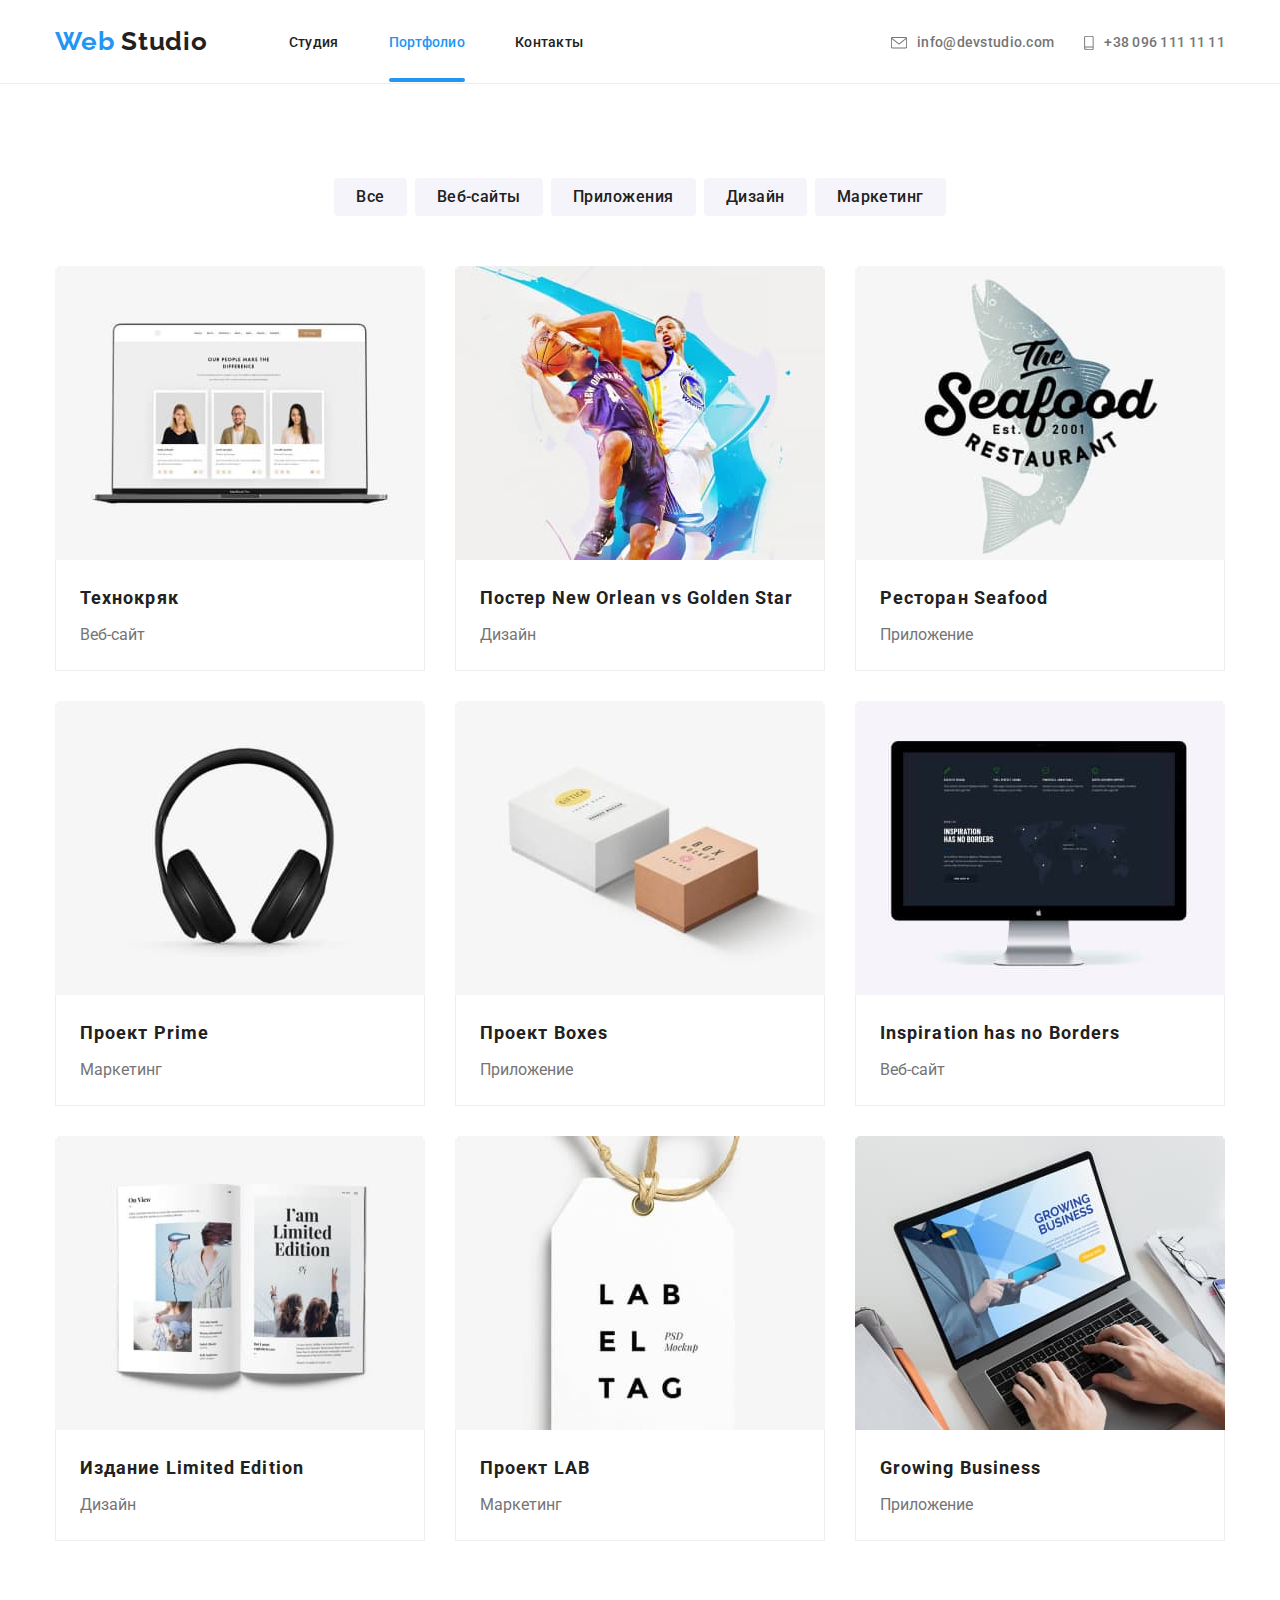
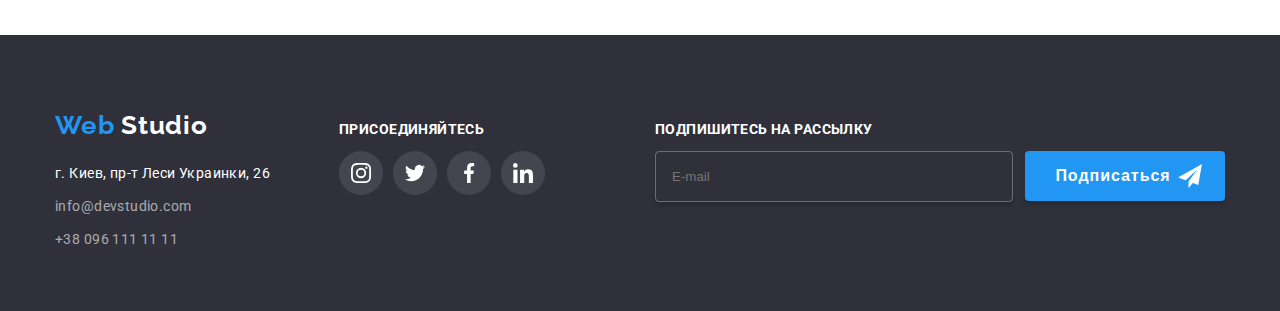
==== index-second.html @ ee4e7cb3 "hw" ====
<!DOCTYPE html>
<html lang="en">
  <head>
    <meta charset="UTF-8" />
    <meta name="viewport" content="width=device-width, initial-scale=1.0" />
    <link rel="stylesheet" href="./css/portfolio.css" />
    <link
      rel="stylesheet"
      href="https://fonts.googleapis.com/css2?family=Roboto:wght@500;700;900&display=swap"
    />
    <link
      href="https://fonts.googleapis.com/css2?family=Raleway:wght@700&display=swap"
      rel="stylesheet"
    />
    <title>Portfolio</title>
  </head>

  <body>
    <header class="header">
      <div class="navigate">
        <a href="./index.html" class="logo">
          Web <span class="logo-header">Studio</span>
        </a>
        <nav class="nav">
          <ul class="navigation">
            <li class="navigation-item">
              <a href="./index.html" class="navigation-link">
                Студия
              </a>
            </li>
            <li class="navigation-item">
              <a class="navigation-link" id="current-page">
                Портфолио
              </a>
            </li>
            <li class="navigation-item">
              <a href="#" class="navigation-link">
                Контакты
              </a>
            </li>
          </ul>
        </nav>
        <ul class="mail-list">
          <li class="mail-item">
            <a href="mailto:info@devstudio.com" class="mail-link">
              <svg class="icon" id="envelope" width="16" height="12">
                <use href="./images/sprite.svg#envelope"></use>
              </svg>
              info@devstudio.com
            </a>
          </li>
          <li class="mail-item">
            <a href="tel:+380961111111" class="mail-link">
              <svg class="icon" id="smartphone" width="10" height="14">
                <use href="./images/sprite.svg#smartphone"></use>
              </svg>
              +38 096 111 11 11
            </a>
          </li>
        </ul>
        <input type="checkbox" name="mobile-button" id="mobile-button"></input>
        <label for="mobile-button" id="mobile">
          <svg class="icon" id="menu" width="24" height="16">
            <use href="./images/sprite.svg#icon-menu"></use>
          </svg>
          <svg class="icon" id="close" width="19" height="19">
            <use href="./images/sprite.svg#icon-close"></use>
          </svg>
        </label>
        <div class="mobile-nav">
          
            <a href="./index.html" class="mobile-links">Студия</a>
            <a id="current-page-mobile" class="mobile-links">Портфолио</a>
            <a href="#" class="mobile-links">Контакты</a>
  
  
            <a href="mailto:info@devstudio.com" class="mobile-mails"><svg class="icon" id="envelope-m" width="16" height="12">
              <use href="./images/sprite.svg#envelope"></use>
            </svg> info@devstudio.com</a>
            
            <a href="tel:+380961111111" class="mobile-mails"><svg class="icon" id="smartphone" width="10" height="14">
              <use href="./images/sprite.svg#smartphone"></use>
            </svg> +38 096 111 11 11</a>
            
        </div>
      </div>
    </header>
    <main>
      <section class="portfolio">
        <div class="borders">
          <h1 class="is-hidden">Проекты</h1>
          <ul class="button-list">
            <li class="button-item">Все</li>
            <li class="button-item">
              Веб-сайты
            </li>
            <li class="button-item">
              Приложения
            </li>
            <li class="button-item">Дизайн</li>
            <li class="button-item">
              Маркетинг
            </li>
          </ul>
          <ul class="project-list">
            <li class="project">
              <a href="" class="project-link">
                <div class="card-composition">
                  <img
                    src="./images/technocryak.jpg"
                    alt="Technocryak"
                    class="project-image"
                  />
                  <p class="card-inform">
                    Технокряк это современная площадка распространения
                    коронавируса. Компании используют эту платформу для
                    цифрового шпионажа и атак на защищённые сервера конкурентов.
                  </p>
                </div>
                <div class="card-description">
                  <h2 class="project-name">Технокряк</h2>
                  <p class="project-type">Веб-сайт</p>
                </div>
              </a>
            </li>
            <li class="project">
              <a href="" class="project-link">
                <div class="card-composition">
                  <img
                    src="./images/poster.jpg"
                    alt="Poster"
                    class="project-image"
                  />
                  <p class="card-inform">
                    Lorem ipsum dolor sit amet consectetur, adipisicing elit. Id
                    suscipit ea illo aspernatur dicta nam at ad, quibusdam atque
                    corrupti incidunt quo? Necessitatibus.
                  </p>
                </div>
                <div class="card-description">
                  <h2 class="project-name">Постер New Orlean vs Golden Star</h2>
                  <p class="project-type">Дизайн</p>
                </div>
              </a>
            </li>
            <li class="project">
              <a href="" class="project-link">
                <div class="card-composition">
                  <img
                    src="./images/seafood.jpg"
                    alt="Seafood"
                    class="project-image"
                  />
                  <p class="card-inform">
                    Lorem ipsum dolor sit amet consectetur, adipisicing elit.
                    Cum officiis, facilis ratione et beatae voluptatem labore
                    at.
                  </p>
                </div>
                <div class="card-description">
                  <h2 class="project-name">Ресторан Seafood</h2>
                  <p class="project-type">Приложение</p>
                </div>
              </a>
            </li>
            <li class="project">
              <a href="" class="project-link">
                <div class="card-composition">
                  <img
                    src="./images/headphones.jpg"
                    alt="Project Prime"
                    class="project-image"
                  />
                  <p class="card-inform">
                    Lorem ipsum dolor sit, amet consectetur adipisicing elit.
                    Libero atque nemo autem tenetur repudiandae saepe magni
                    facere nisi at nostrum ducimus, illum expedita cumque sunt
                    voluptatum!
                  </p>
                </div>
                <div class="card-description">
                  <h2 class="project-name">Проект Prime</h2>
                  <p class="project-type">Маркетинг</p>
                </div>
              </a>
            </li>
            <li class="project">
              <a href="" class="project-link">
                <div class="card-composition">
                  <img
                    src="./images/boxes.jpg"
                    alt="Boxes"
                    class="project-image"
                  />
                  <p class="card-inform">
                    Lorem ipsum dolor sit amet consectetur adipisicing elit.
                    Eius iusto rem nobis expedita ut asperiores, sit odit.
                  </p>
                </div>
                <div class="card-description">
                  <h2 class="project-name">Проект Boxes</h2>
                  <p class="project-type">Приложение</p>
                </div>
              </a>
            </li>
            <li class="project">
              <a href="" class="project-link">
                <div class="card-composition">
                  <img
                    src="./images/monitor.jpg"
                    alt="Monitor"
                    class="project-image"
                  />
                  <p class="card-inform">
                    Lorem ipsum dolor sit, amet consectetur adipisicing elit.
                    Laboriosam deserunt libero qui similique voluptas provident,
                    quos magni laudantium!
                  </p>
                </div>
                <div class="card-description">
                  <h2 class="project-name">Inspiration has no Borders</h2>
                  <p class="project-type">Веб-сайт</p>
                </div>
              </a>
            </li>
            <li class="project">
              <a href="" class="project-link">
                <div class="card-composition">
                  <img
                    src="./images/limited-edition.jpg"
                    alt="Magazine"
                    class="project-image"
                  />
                  <p class="card-inform">
                    Lorem ipsum dolor sit amet consectetur adipisicing elit.
                    Numquam quia fugiat saepe enim, fugit officiis quas.
                  </p>
                </div>
                <div class="card-description">
                  <h2 class="project-name">Издание Limited Edition</h2>
                  <p class="project-type">Дизайн</p>
                </div>
              </a>
            </li>
            <li class="project">
              <a href="" class="project-link">
                <div class="card-composition">
                  <img
                    src="./images/labeltag.jpg"
                    alt=""
                    class="project-image"
                  />
                  <p class="card-inform">
                    Lorem, ipsum dolor sit amet consectetur adipisicing elit.
                    Nisi voluptas omnis adipisci a numquam tenetur repudiandae
                    nostrum doloremque dolor.
                  </p>
                </div>
                <div class="card-description">
                  <h2 class="project-name">Проект LAB</h2>
                  <p class="project-type">Маркетинг</p>
                </div>
              </a>
            </li>
            <li class="project">
              <a href="" class="project-link">
                <div class="card-composition">
                  <img
                    src="./images/business.jpg"
                    alt="Business"
                    class="project-image"
                  />
                  <p class="card-inform">
                    Lorem ipsum dolor sit amet consectetur adipisicing elit.
                    Repellendus culpa minima excepturi quaerat repellat rem
                    debitis eligendi porro, eum officiis voluptate sunt
                    explicabo!
                  </p>
                </div>
                <div class="card-description">
                  <h2 class="project-name">Growing Business</h2>
                  <p class="project-type">Приложение</p>
                </div>
              </a>
            </li>
          </ul>
        </div>
      </section>
    </main>
    <footer class="footer">
      <div class="footer-links">
        <address class="footer-nav">
          <a href="./index.html" class="logo">
            Web <span class="logo-footer">Studio</span>
          </a>
          <p class="street address-item">
            г. Киев, пр-т Леси Украинки, 26
          </p>
          <a href="mailto:info@devstudio.com" class="mail address-item">
            info@devstudio.com
          </a>
          <a href="tel:+380961111111" class="mail address-item">
            +38 096 111 11 11
          </a>
        </address>
        <div class="second-footer-section">
          <p class="slogan">Присоединяйтесь</p>
          <ul class="social-list">
            <li class="social-link-footer">
              <a href="" class="social-network">
                <svg class="icon" width="20" height="20">
                  <use href="./images/sprite.svg#instagram"></use>
                </svg>
              </a>
            </li>
            <li class="social-link-footer">
              <a href="" class="social-network">
                <svg class="icon" width="20" height="20">
                  <use href="./images/sprite.svg#twitter"></use>
                </svg>
              </a>
            </li>
            <li class="social-link-footer">
              <a href="" class="social-network">
                <svg class="icon" width="20" height="20">
                  <use href="./images/sprite.svg#facebook"></use>
                </svg>
              </a>
            </li>
            <li class="social-link-footer">
              <a href="" class="social-network">
                <svg class="icon" width="20" height="20">
                  <use href="./images/sprite.svg#linkedin"></use>
                </svg>
              </a>
            </li>
          </ul>
        </div>
        <div class="third-footer-section">
          <p class="slogan">Подпишитесь на рассылку</p>
          <form class="subscribe-form" action="" method="post">
            <label class="mail-subscribe" for="mail-input"></label>
            <input
              type="email"
              name="mail"
              id="mail"
              class="subscribe"
              placeholder="E-mail"
            />
            <button
              name="subscribe"
              type="submit"
              class="subscribe-button"
              disabled
            >
              <span class="button-text">Подписаться</span>
            </button>
          </form>
        </div>
      </div>
    </footer>
  </body>
</html>
---- css/portfolio.css ----
html {
  -webkit-box-sizing: border-box;
          box-sizing: border-box;
}

*,
*::before,
*::after {
  -webkit-box-sizing: border-box;
          box-sizing: border-box;
  -webkit-transition: color 250ms cubic-bezier(0.2, 0, 0.4, 1), background-color 250ms cubic-bezier(0.2, 0, 0.4, 1), border-color 250ms cubic-bezier(0.2, 0, 0.4, 1);
  transition: color 250ms cubic-bezier(0.2, 0, 0.4, 1), background-color 250ms cubic-bezier(0.2, 0, 0.4, 1), border-color 250ms cubic-bezier(0.2, 0, 0.4, 1);
}

body {
  margin: 0px;
  font-style: normal;
  font-family: Roboto, sans-serif;
}

img {
  max-width: 100%;
  display: block;
  height: auto;
}

ul {
  padding-left: 0;
  margin: 0px;
}

.is-hidden {
  display: none;
}

.social-list {
  padding-left: 0;
  display: -webkit-box;
  display: -ms-flexbox;
  display: flex;
  list-style: none;
}

.social-network {
  display: -webkit-box;
  display: -ms-flexbox;
  display: flex;
  -webkit-box-align: center;
      -ms-flex-align: center;
          align-items: center;
  -webkit-box-pack: center;
      -ms-flex-pack: center;
          justify-content: center;
  width: 44px;
  height: 44px;
}

.social-network:hover .icon,
.social-network:hover .icon {
  fill: white;
}

.icon {
  display: inline;
  margin: auto;
  border: none;
  fill: #afb1b8;
}

.footer .icon {
  fill: white;
}

.navigation-link, .mail-link, .mobile-links, .mail, .project-link {
  -webkit-transition: color 250ms cubic-bezier(0.4, 0, 0.2, 1);
  transition: color 250ms cubic-bezier(0.4, 0, 0.2, 1);
  text-decoration: none;
}

.navigation-link:focus, .mail-link:focus, .mobile-links:focus, .mail:focus, .project-link:focus, .navigation-link:hover, .mail-link:hover, .mobile-links:hover, .mail:hover, .project-link:hover {
  color: #2196f3;
}

.subscribe-button {
  width: 200px;
  height: 50px;
  padding: 10px 28px;
  background-color: #2196f3;
  color: #ffffff;
  font-weight: bold;
  font-size: 16px;
  line-height: 30px;
  text-align: center;
  letter-spacing: 0.06em;
  cursor: pointer;
  -webkit-box-shadow: 0px 4px 4px rgba(0, 0, 0, 0.15);
          box-shadow: 0px 4px 4px rgba(0, 0, 0, 0.15);
  border-radius: 4px;
  border: none;
}

.subscribe-button:hover {
  background-color: #4276c3;
}

.navigation, .mail-list, .mobile-list-links, .mobile-list-mails, .button-list {
  list-style: none;
  padding-left: 0;
}

.borders {
  width: 480px;
  padding-right: 15px;
  padding-left: 15px;
  margin-left: auto;
  margin-right: auto;
}

@media screen and (min-width: 768px) {
  .borders {
    width: 768px;
  }
}

@media screen and (min-width: 1200px) {
  .borders {
    width: 1200px;
  }
}

.mail-list .icon {
  position: absolute;
  display: inline;
  fill: #757575;
  border: none;
  -webkit-transition: fill 250ms cubic-bezier(0.4, 0, 0.2, 1);
  transition: fill 250ms cubic-bezier(0.4, 0, 0.2, 1);
}

.mail-list .icon:hover, .mail-list .icon:focus {
  fill: #2196f3;
}

.slogan {
  font-family: Roboto;
  font-style: normal;
  font-weight: bold;
  font-size: 14px;
  line-height: 16px;
  text-align: center;
  letter-spacing: 0.03em;
  text-transform: uppercase;
  color: #ffffff;
  text-align: center;
}

.section-header {
  font-weight: bold;
  font-size: 28px;
  line-height: 33px;
  margin-bottom: 30px;
  text-align: center;
  letter-spacing: 0.03em;
  color: #212121;
  margin-top: 0px;
}

@media screen and (min-width: 1200px) {
  .section-header {
    font-size: 36px;
    line-height: 42px;
    margin-bottom: 50px;
  }
}

.logo {
  font-family: Raleway, sans-serif;
  font-style: normal;
  font-weight: bold;
  font-size: 24px;
  line-height: 28px;
  letter-spacing: 0.03em;
  color: #2196f3;
  text-decoration: none;
}

@media screen and (max-width: 767px) {
  .logo {
    margin-top: 16px;
  }
}

@media screen and (min-width: 1200px) {
  .logo {
    font-size: 26px;
    line-height: 31px;
  }
}

.logo-header {
  color: #212121;
}

.logo-footer {
  color: #ffffff;
}

@media screen and (max-width: 767px) {
  .logo {
    display: inline-block;
    width: 150px;
  }
}

@media screen and (max-width: 767px) {
  .nav {
    display: none;
  }
  .navigation {
    display: none;
  }
}

.header {
  border-bottom: 1px solid #ececec;
  background-color: #ffffff;
  position: relative;
}

@media screen and (max-width: 767px) {
  .header {
    height: 60px;
    min-width: 480px;
  }
}

.navigate {
  display: -webkit-box;
  display: -ms-flexbox;
  display: flex;
  -webkit-box-orient: vertical;
  -webkit-box-direction: normal;
      -ms-flex-direction: column;
          flex-direction: column;
  position: relative;
  padding-left: 15px;
  padding-right: 15px;
  margin-left: auto;
  margin-right: auto;
}

@media screen and (max-width: 767px) {
  .navigate {
    height: 60px;
    width: 100%;
  }
}

@media screen and (min-width: 768px) {
  .navigate {
    width: 768px;
    -webkit-box-align: center;
        -ms-flex-align: center;
            align-items: center;
    -webkit-box-orient: horizontal;
    -webkit-box-direction: normal;
        -ms-flex-direction: row;
            flex-direction: row;
    opacity: 1;
  }
}

@media screen and (min-width: 1200px) {
  .navigate {
    width: 1200px;
  }
}

#current-page {
  color: #2196f3;
  position: relative;
  cursor: pointer;
}

#current-page::after {
  position: absolute;
  bottom: 0px;
  left: 0px;
  background-color: #2196f3;
  border-radius: 4px;
  height: 4px;
  width: 100%;
  content: '';
}

.navigation {
  margin-left: 81px;
  display: -webkit-box;
  display: -ms-flexbox;
  display: flex;
  -webkit-box-align: center;
      -ms-flex-align: center;
          align-items: center;
  margin-top: 0px;
  margin-bottom: 0px;
}

@media screen and (max-width: 767px) {
  .navigation {
    display: none;
  }
}

.navigation-item {
  padding-top: 32px;
  padding-bottom: 32px;
}

@media screen and (min-width: 768px) {
  .navigation-item + .navigation-item {
    margin-left: 50px;
  }
}

.navigation-link {
  font-weight: 500;
  letter-spacing: 0.02em;
  padding-top: 32px;
  padding-bottom: 32px;
  color: #212121;
  font-size: 14px;
  line-height: 16px;
}

.navigation-link:hover, .navigation-link:focus {
  color: #2196f3;
}

.mail-list {
  margin-left: auto;
  display: -webkit-box;
  display: -ms-flexbox;
  display: flex;
  -webkit-box-align: center;
      -ms-flex-align: center;
          align-items: center;
  margin-top: 0px;
  margin-bottom: 0px;
}

@media screen and (max-width: 767px) {
  .mail-list {
    display: none;
  }
}

@media screen and (max-width: 1199px) {
  .mail-list {
    -webkit-box-orient: vertical;
    -webkit-box-direction: normal;
        -ms-flex-direction: column;
            flex-direction: column;
    -webkit-box-align: stretch;
        -ms-flex-align: stretch;
            align-items: stretch;
  }
  .mail-list .mail-item {
    padding: 0px;
    margin: 0px;
    -webkit-box-pack: start;
        -ms-flex-pack: start;
            justify-content: flex-start;
  }
}

@media screen and (max-width: 1199px) {
  .mail-item {
    padding: 0px;
  }
}

@media screen and (min-width: 1200px) {
  .mail-item + .mail-item {
    margin-left: 50px;
  }
}

.mail-link:hover .icon,
.mail-link:focus .icon {
  fill: #2196f3;
}

.mail-link {
  font-weight: 500;
  letter-spacing: 0.02em;
  padding-top: 32px;
  padding-bottom: 32px;
  color: #757575;
  font-size: 14px;
  line-height: 16px;
  position: relative;
}

@media screen and (max-width: 1199px) {
  .mail-link {
    padding: 0px;
  }
}

#envelope {
  left: -26px;
  bottom: 33px;
}

@media screen and (max-width: 1199px) {
  #envelope {
    bottom: 0px;
  }
}

#smartphone {
  left: -20px;
  bottom: 32px;
}

@media screen and (max-width: 1199px) {
  #smartphone {
    bottom: 0px;
  }
}

#mobile-button {
  position: absolute;
  opacity: 0;
  top: 10px;
  right: 15px;
  width: 40px;
  height: 40px;
  margin: 0;
}

#mobile-button ~ #mobile #menu {
  display: block;
  margin-top: 12px;
}

#mobile-button ~ #mobile #close {
  display: none;
}

#mobile-button:checked ~ #mobile #menu {
  display: none;
}

#mobile-button:checked ~ #mobile #close {
  display: block;
  margin-top: 11px;
}

#menu,
#close {
  fill: #212121;
  -webkit-transition: fill 250ms cubic-bezier(0.2, 0, 0.4, 1);
  transition: fill 250ms cubic-bezier(0.2, 0, 0.4, 1);
}

#mobile {
  width: 40px;
  height: 40px;
  position: absolute;
  top: 10px;
  right: 15px;
}

#mobile:hover #menu,
#mobile:hover #close,
#mobile:focus #menu,
#mobile:focus #close {
  fill: #2196f3;
}

@media screen and (min-width: 768px) {
  #mobile-button {
    display: none;
  }
  #mobile {
    display: none;
  }
  .mobile-nav {
    display: none;
  }
}

.mobile-nav {
  display: none;
}

#mobile-button:checked ~ .mobile-nav {
  display: -webkit-box;
  display: -ms-flexbox;
  display: flex;
  -webkit-box-orient: vertical;
  -webkit-box-direction: normal;
      -ms-flex-direction: column;
          flex-direction: column;
  -webkit-box-align: center;
      -ms-flex-align: center;
          align-items: center;
  position: absolute;
  top: 60px;
  padding-top: 60px;
  padding-bottom: 60px;
  background-color: #ffffff;
  min-height: 390px;
  width: calc(100% - 30px);
  z-index: 2;
  -webkit-box-shadow: 0px 1px 3px rgba(0, 0, 0, 0.16), 0px 2px 4px rgba(0, 0, 0, 0.08), 0px 4px 8px rgba(0, 0, 0, 0.04);
          box-shadow: 0px 1px 3px rgba(0, 0, 0, 0.16), 0px 2px 4px rgba(0, 0, 0, 0.08), 0px 4px 8px rgba(0, 0, 0, 0.04);
}

@media screen and (min-width: 768px) {
  #mobile-button:checked ~ .mobile-nav {
    display: none;
  }
}

.mobile-links, .mobile-mails {
  font-weight: 500;
  font-size: 18px;
  line-height: 21px;
  letter-spacing: 0.02em;
}

.mobile-links {
  color: #212121;
}

.mobile-links + .mobile-links {
  margin-top: 40px;
}

.mobile-links:hover, .mobile-links:focus {
  color: #2196f3;
}

.mobile-links:nth-of-type(3) {
  margin-bottom: 60px;
}

#current-page-mobile {
  color: #2196f3;
  position: relative;
  cursor: pointer;
  margin-bottom: 8px;
}

#current-page-mobile::after {
  position: absolute;
  bottom: -8px;
  left: 0px;
  background-color: #2196f3;
  border-radius: 4px;
  height: 4px;
  width: 100%;
  content: '';
}

.mobile-mails {
  text-decoration: none;
  color: #757575;
  margin: 0;
}

.mobile-mails:hover, .mobile-mails:focus {
  color: #2196f3;
}

.mobile-mails:hover .icon, .mobile-mails:focus .icon {
  fill: #2196f3;
}

.mobile-mails .icon {
  fill: #757575;
  -webkit-transition: fill 250ms cubic-bezier(0.2, 0, 0.4, 1);
  transition: fill 250ms cubic-bezier(0.2, 0, 0.4, 1);
}

.mobile-mails + .mobile-mails {
  margin-top: 16px;
}

.footer {
  background-color: #2f303a;
  padding-top: 60px;
  padding-bottom: 60px;
  min-width: 480px;
}

.footer .icon {
  fill: white;
}

@media screen and (min-width: 768px) {
  .footer {
    min-width: 768px;
  }
}

@media screen and (min-width: 1200px) {
  .footer {
    min-width: 1200px;
  }
}

.footer-links {
  width: 480px;
  -webkit-box-orient: vertical;
  -webkit-box-direction: normal;
      -ms-flex-direction: column;
          flex-direction: column;
  display: -webkit-box;
  display: -ms-flexbox;
  display: flex;
  padding-left: 15px;
  padding-right: 15px;
  -webkit-box-align: baseline;
      -ms-flex-align: baseline;
          align-items: baseline;
  margin-left: auto;
  margin-right: auto;
}

@media screen and (min-width: 768px) {
  .footer-links {
    width: 768px;
    -webkit-box-orient: horizontal;
    -webkit-box-direction: normal;
        -ms-flex-direction: row;
            flex-direction: row;
    -ms-flex-wrap: wrap;
        flex-wrap: wrap;
  }
}

@media screen and (min-width: 1200px) {
  .footer-links {
    width: 1200px;
    -ms-flex-wrap: nowrap;
        flex-wrap: nowrap;
  }
}

.footer-nav {
  display: -webkit-box;
  display: -ms-flexbox;
  display: flex;
  -webkit-box-orient: vertical;
  -webkit-box-direction: normal;
      -ms-flex-direction: column;
          flex-direction: column;
  -webkit-box-align: center;
      -ms-flex-align: center;
          align-items: center;
}

@media screen and (max-width: 767px) {
  .footer-nav {
    margin-right: auto;
    margin-left: auto;
  }
}

@media screen and (min-width: 768px) and (max-width: 1199px) {
  .footer-nav {
    margin-right: 165px;
    margin-left: 61px;
  }
}

@media screen and (min-width: 1200px) {
  .footer-nav {
    margin-right: 69px;
    margin-left: 0;
    -webkit-box-align: start;
        -ms-flex-align: start;
            align-items: flex-start;
  }
}

.second-footer-section {
  -ms-grid-column-align: start;
      justify-self: start;
}

@media screen and (max-width: 767px) {
  .second-footer-section {
    margin-right: auto;
    margin-left: auto;
    margin-top: 60px;
  }
}

@media screen and (min-width: 1200px) {
  .second-footer-section {
    margin-top: 12px;
    margin-right: 94px;
  }
}

@media screen and (max-width: 1199px) {
  .second-footer-section .slogan {
    text-align: center;
  }
}

.third-footer-section {
  margin-top: 60px;
}

@media screen and (max-width: 1199px) {
  .third-footer-section {
    margin-left: auto;
    margin-right: auto;
    display: -webkit-box;
    display: -ms-flexbox;
    display: flex;
    -webkit-box-orient: vertical;
    -webkit-box-direction: normal;
        -ms-flex-direction: column;
            flex-direction: column;
    -webkit-box-align: center;
        -ms-flex-align: center;
            align-items: center;
  }
  .third-footer-section .slogan {
    margin-top: 0px;
    margin-bottom: 20px;
  }
}

@media screen and (min-width: 1200px) {
  .third-footer-section {
    margin-top: 12px;
    margin-bottom: 0px;
    margin-left: auto;
  }
}

.address-item {
  font-family: Roboto;
  font-style: normal;
  font-weight: normal;
  font-size: 14px;
  line-height: 24px;
  letter-spacing: 0.03em;
  text-decoration: none;
}

.address-item + .address-item {
  margin-top: 9px;
}

.street {
  margin-top: 20px;
  margin-bottom: 0;
  color: white;
}

.mail {
  color: rgba(255, 255, 255, 0.6);
}

@media screen and (max-width: 1199px) {
  #mail {
    margin-bottom: 10px;
  }
}

.slogan {
  text-align: start;
}

.social-link-footer {
  width: 44px;
  height: 44px;
  border-radius: 50%;
  background-color: rgba(255, 255, 255, 0.1);
  display: -webkit-box;
  display: -ms-flexbox;
  display: flex;
  -webkit-box-align: center;
      -ms-flex-align: center;
          align-items: center;
  -ms-flex-line-pack: center;
      align-content: center;
}

.social-link-footer + .social-link-footer {
  margin-left: 10px;
}

.social-link-footer:hover, .social-link-footer:focus {
  background-color: #2196f3;
}

.subscribe-form {
  display: -webkit-box;
  display: -ms-flexbox;
  display: flex;
  -webkit-box-align: center;
      -ms-flex-align: center;
          align-items: center;
  -webkit-box-orient: vertical;
  -webkit-box-direction: normal;
      -ms-flex-direction: column;
          flex-direction: column;
}

@media screen and (min-width: 1200px) {
  .subscribe-form {
    height: 52px;
    -webkit-box-align: start;
        -ms-flex-align: start;
            align-items: flex-start;
    -webkit-box-orient: horizontal;
    -webkit-box-direction: normal;
        -ms-flex-direction: row;
            flex-direction: row;
  }
}

.subscribe {
  border: 1px solid rgba(255, 255, 255, 0.3);
  -webkit-box-sizing: border-box;
          box-sizing: border-box;
  -webkit-box-shadow: 0px 4px 4px rgba(0, 0, 0, 0.15);
          box-shadow: 0px 4px 4px rgba(0, 0, 0, 0.15);
  border-radius: 4px;
  width: 450px;
  background-color: transparent;
  border: 1px solid rgba(255, 255, 255, 0.3);
  padding: 17px 16px;
  color: #757575;
}

@media screen and (min-width: 1200px) {
  .subscribe {
    width: 358px;
  }
}

.subscribe-button {
  position: relative;
}

@media screen and (min-width: 1200px) {
  .subscribe-button {
    margin-left: 12px;
  }
}

.subscribe-button::before {
  position: absolute;
  right: 23px;
  top: 13px;
  content: '';
  display: inline-block;
  width: 24px;
  height: 24px;
  background-image: url(../../images/send.svg);
  background-position: center;
  background-repeat: no-repeat;
}

.subscribe-send:focus,
.subscribe-send:hover {
  border: 2px solid #212121;
}

.icon-submit {
  margin-left: 10px;
}

.subscribe + .subscribe-send {
  margin-left: 12px;
}

.subscribe-form .button-text {
  position: relative;
  left: -12px;
}

.portfolio {
  padding-top: 60px;
  min-width: 480px;
  padding-bottom: calc(60px - 30px);
  margin-left: auto;
  margin-right: auto;
}

@media screen and (min-width: 768px) and (max-width: 1199px) {
  .portfolio {
    min-width: 768px;
  }
}

@media screen and (min-width: 1200px) {
  .portfolio {
    min-width: 1200px;
    padding-bottom: calc(94px - 30px);
    padding-top: 94px;
  }
}

.button-list {
  -ms-flex-wrap: wrap;
      flex-wrap: wrap;
  -webkit-box-pack: start;
      -ms-flex-pack: start;
          justify-content: start;
  margin-bottom: 40px;
  display: -webkit-box;
  display: -ms-flexbox;
  display: flex;
}

@media screen and (min-width: 768px) and (max-width: 1199px) {
  .button-list {
    margin-bottom: 30px;
    -webkit-box-pack: center;
        -ms-flex-pack: center;
            justify-content: center;
  }
}

@media screen and (min-width: 1200px) {
  .button-list {
    margin-bottom: 50px;
    -webkit-box-pack: center;
        -ms-flex-pack: center;
            justify-content: center;
  }
}

.button-item {
  cursor: pointer;
  font-weight: 500;
  font-size: 16px;
  line-height: 26px;
  text-align: center;
  letter-spacing: 0.03em;
  padding: 6px 22px;
  border-radius: 4px;
  background-color: #f5f4fa;
  color: #212121;
  margin-right: 8px;
  margin-bottom: 15px;
}

@media screen and (min-width: 768px) and (max-width: 1199px) {
  .button-item {
    margin-bottom: 0px;
  }
  .button-item:last-child {
    margin-right: 0;
  }
}

@media screen and (min-width: 1200px) {
  .button-item {
    margin-bottom: 0px;
  }
  .button-item:last-child {
    margin-right: 0;
  }
}

.button-item:hover, .button-item:focus {
  color: #ffffff;
  background-color: #2196f3;
}

.project {
  display: block;
  margin-bottom: 30px;
  -webkit-transition: -webkit-box-shadow 250ms cubic-bezier(0.4, 0, 0.2, 1);
  transition: -webkit-box-shadow 250ms cubic-bezier(0.4, 0, 0.2, 1);
  transition: box-shadow 250ms cubic-bezier(0.4, 0, 0.2, 1);
  transition: box-shadow 250ms cubic-bezier(0.4, 0, 0.2, 1), -webkit-box-shadow 250ms cubic-bezier(0.4, 0, 0.2, 1);
}

@media screen and (min-width: 768px) and (max-width: 1199px) {
  .project:not(:nth-of-type(2n)) {
    margin-right: 30px;
  }
}

@media screen and (min-width: 1200px) {
  .project:not(:nth-of-type(3n)) {
    margin-right: 30px;
  }
}

.project-list {
  display: -webkit-box;
  display: -ms-flexbox;
  display: flex;
  -ms-flex-wrap: wrap;
      flex-wrap: wrap;
}

.project:hover, .project:focus {
  -webkit-box-shadow: 1px 4px 6px rgba(0, 0, 0, 0.16), 0px 4px 4px rgba(0, 0, 0, 0.06), 0px 1px 1px rgba(0, 0, 0, 0.12);
          box-shadow: 1px 4px 6px rgba(0, 0, 0, 0.16), 0px 4px 4px rgba(0, 0, 0, 0.06), 0px 1px 1px rgba(0, 0, 0, 0.12);
}

.project-name {
  font-size: 18px;
  line-height: 36px;
  letter-spacing: 0.06em;
  padding-bottom: 4px;
  display: block;
  margin: 0;
  padding: 0;
  color: #212121;
  height: 36px;
  overflow: hidden;
}

.project-type {
  font-weight: normal;
  font-size: 16px;
  line-height: 30px;
  color: #757575;
  margin-top: 4px;
  margin-bottom: 0px;
}

.project-image {
  width: 450px;
  height: 294px;
}

@media screen and (min-width: 768px) and (max-width: 1199px) {
  .project-image {
    width: 354px;
    height: 294px;
  }
}

@media screen and (min-width: 1200px) {
  .project-image {
    width: 370px;
    height: 294px;
  }
}

.project:hover .card-inform,
.project:focus .card-inform {
  -webkit-transform: translateY(0%);
          transform: translateY(0%);
}

.card-composition {
  position: relative;
  overflow: hidden;
}

.card-inform {
  position: absolute;
  width: 100%;
  height: 100%;
  margin: 0px;
  top: 0px;
  padding: 77px 24px;
  background-color: rgba(33, 150, 243, 0.9);
  font-weight: normal;
  font-size: 18px;
  line-height: 28px;
  color: #212121;
  -webkit-transform: translateY(101%);
          transform: translateY(101%);
  -webkit-transition: -webkit-transform 250ms cubic-bezier(0.4, 0, 0.2, 1);
  transition: -webkit-transform 250ms cubic-bezier(0.4, 0, 0.2, 1);
  transition: transform 250ms cubic-bezier(0.4, 0, 0.2, 1);
  transition: transform 250ms cubic-bezier(0.4, 0, 0.2, 1), -webkit-transform 250ms cubic-bezier(0.4, 0, 0.2, 1);
}

@media screen and (min-width: 768px) and (max-width: 1199px) {
  .card-inform {
    padding: 49px 24px;
  }
}

@media screen and (min-width: 1200px) {
  .card-inform {
    padding: 63px 24px;
  }
}

.card-description {
  width: 450px;
  padding: 20px 24px;
  text-decoration: none;
  -webkit-box-orient: vertical;
  -webkit-box-direction: normal;
      -ms-flex-direction: column;
          flex-direction: column;
  display: block;
  border-color: #eeeeee;
  border-style: solid;
  border-top: 0px;
  border: 1px solid #eeeeee;
  margin-top: -1px;
}

@media screen and (min-width: 768px) and (max-width: 1199px) {
  .card-description {
    width: 354px;
  }
}

@media screen and (min-width: 1200px) {
  .card-description {
    width: 370px;
  }
}
/*# sourceMappingURL=portfolio.css.map */
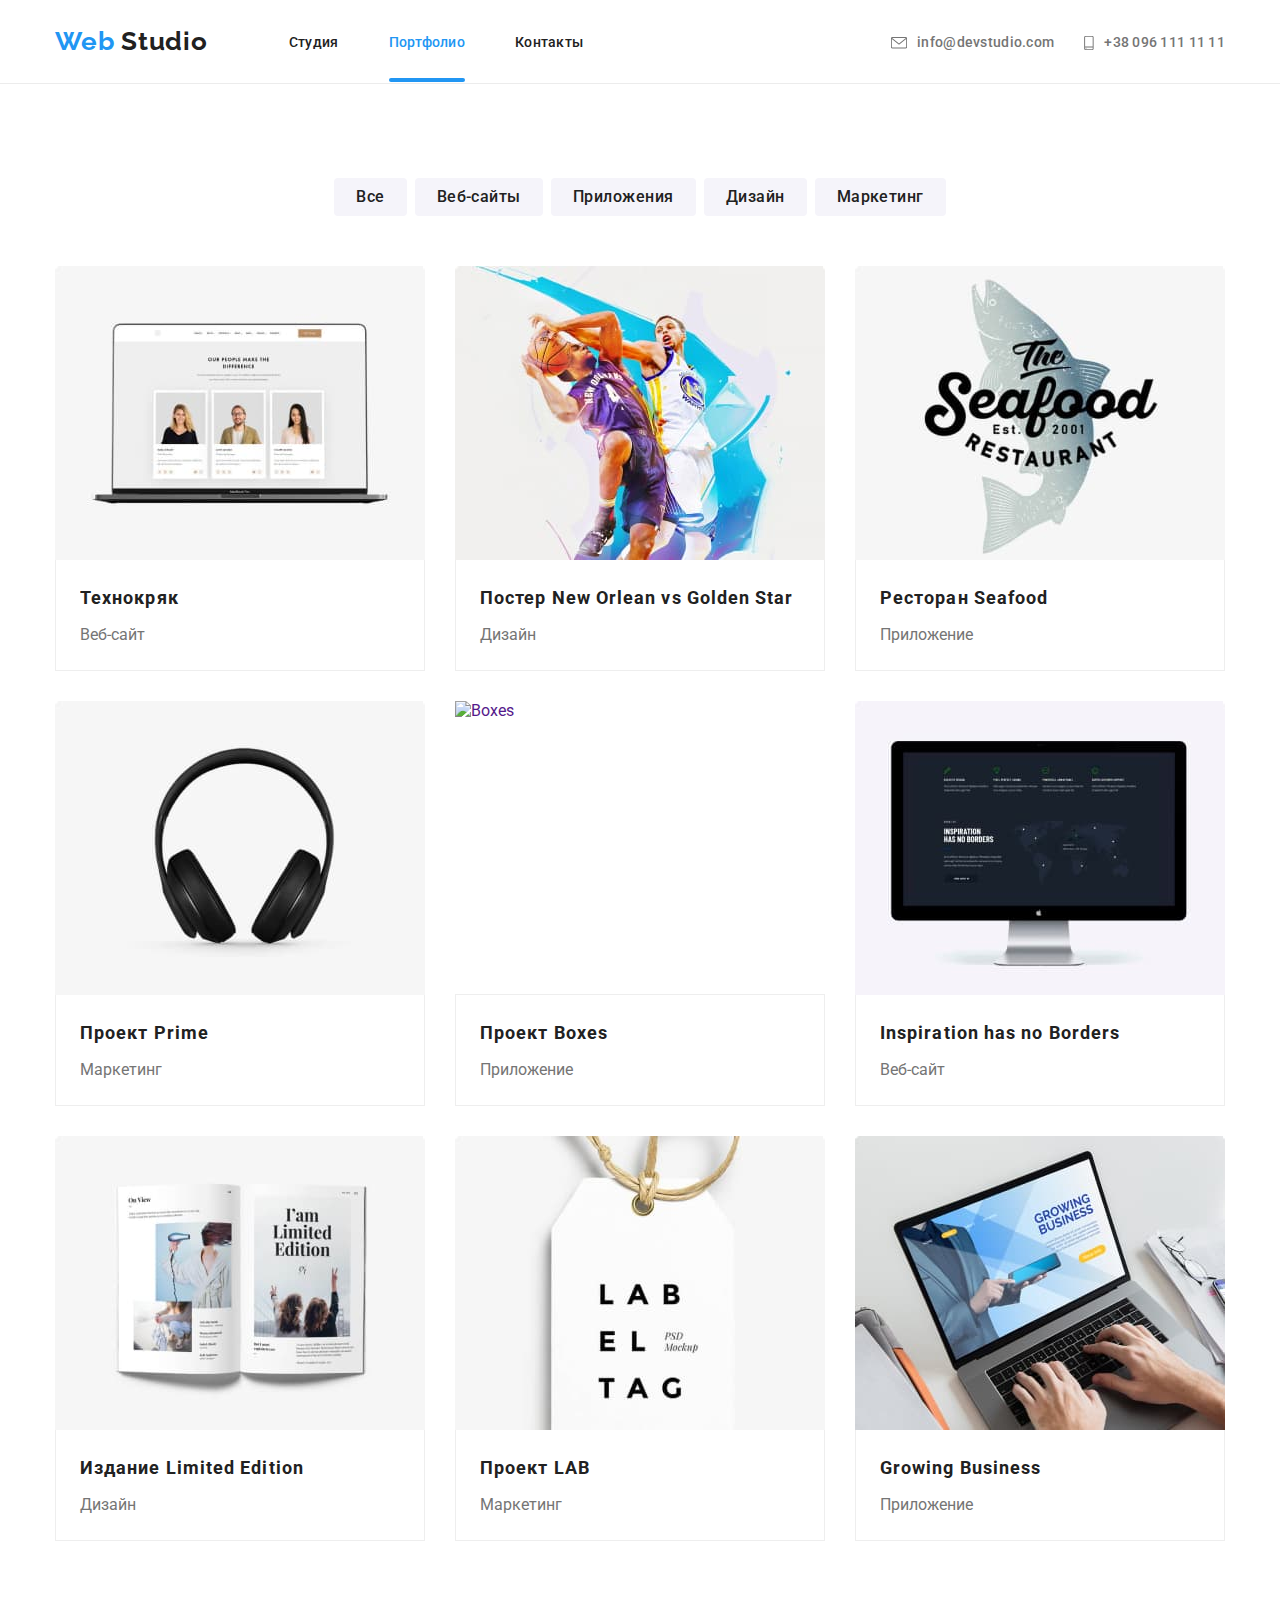
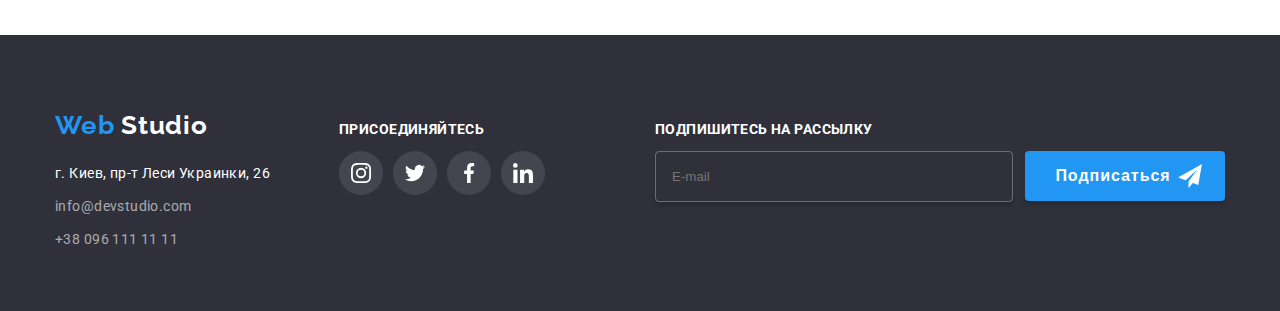
==== commit 637b0f44: "Update index-second.html" ====
--- a/index-second.html
+++ b/index-second.html
@@ -18,7 +18,7 @@
   <body>
     <header class="header">
       <div class="navigate">
-        <a href="./index.html" class="logo">
+        <a href="./" class="logo">
           Web <span class="logo-header">Studio</span>
         </a>
         <nav class="nav">
@@ -69,7 +69,7 @@
         </label>
         <div class="mobile-nav">
           
-            <a href="./index.html" class="mobile-links">Студия</a>
+            <a href="./" class="mobile-links">Студия</a>
             <a id="current-page-mobile" class="mobile-links">Портфолио</a>
             <a href="#" class="mobile-links">Контакты</a>
   
@@ -108,6 +108,7 @@
                 <div class="card-composition">
                   <img
                     src="./images/technocryak.jpg"
+                    srcset="./images/technocryak@2.jpg 2x"
                     alt="Technocryak"
                     class="project-image"
                   />
@@ -128,6 +129,7 @@
                 <div class="card-composition">
                   <img
                     src="./images/poster.jpg"
+                    srcset="./images/poster@2.jpg 2x"
                     alt="Poster"
                     class="project-image"
                   />
@@ -148,6 +150,7 @@
                 <div class="card-composition">
                   <img
                     src="./images/seafood.jpg"
+                    srcset="./images/seafood@2.jpg 2x"
                     alt="Seafood"
                     class="project-image"
                   />
@@ -168,6 +171,7 @@
                 <div class="card-composition">
                   <img
                     src="./images/headphones.jpg"
+                    srcset="./images/headphones@2.jpg 2x"
                     alt="Project Prime"
                     class="project-image"
                   />
@@ -189,6 +193,7 @@
                 <div class="card-composition">
                   <img
                     src="./images/boxes.jpg"
+                    srcset="./images/boxes@2.jpg"
                     alt="Boxes"
                     class="project-image"
                   />
@@ -208,6 +213,7 @@
                 <div class="card-composition">
                   <img
                     src="./images/monitor.jpg"
+                    srcset="./images/monitor@2.jpg 2x"
                     alt="Monitor"
                     class="project-image"
                   />
@@ -228,6 +234,7 @@
                 <div class="card-composition">
                   <img
                     src="./images/limited-edition.jpg"
+                    srcset="./images/limited-edition@2.jpg 2x"
                     alt="Magazine"
                     class="project-image"
                   />
@@ -247,6 +254,7 @@
                 <div class="card-composition">
                   <img
                     src="./images/labeltag.jpg"
+                    srcset="./images/labeltag@2.jpg 2x"
                     alt=""
                     class="project-image"
                   />
@@ -267,6 +275,7 @@
                 <div class="card-composition">
                   <img
                     src="./images/business.jpg"
+                    srcset="./images/business@2.jpg 2x"
                     alt="Business"
                     class="project-image"
                   />
